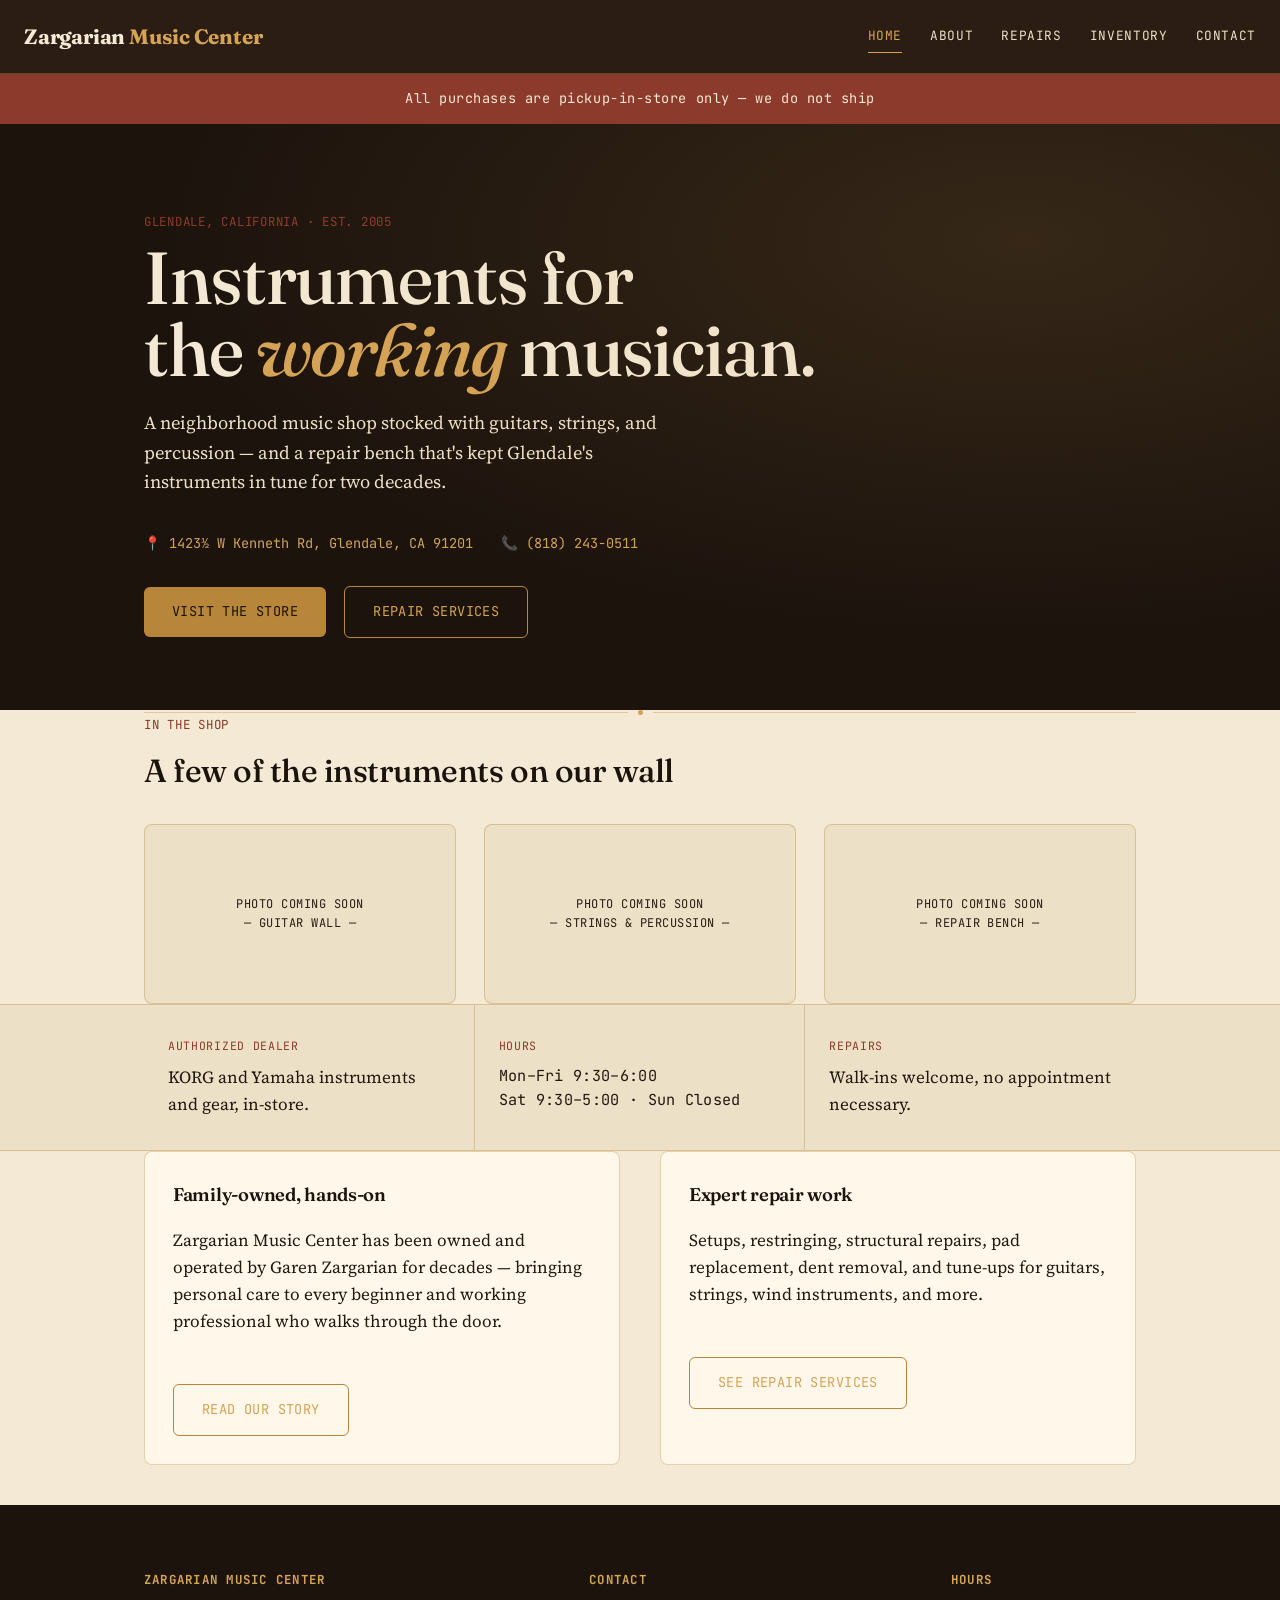
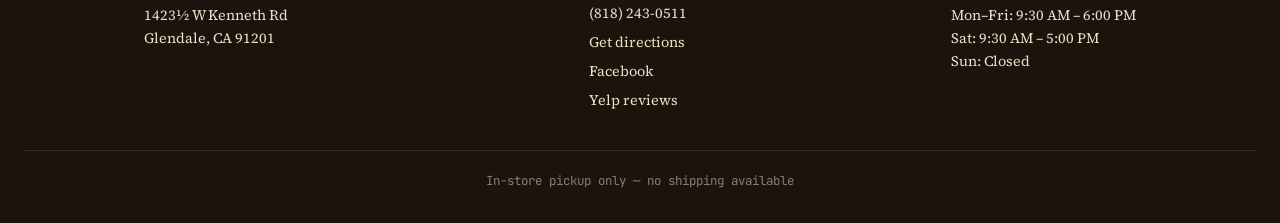
==== index.html @ d74254d1 "Added files bia upload" ====
<!DOCTYPE html>
<html lang="en">
<head>
<meta charset="UTF-8">
<meta name="viewport" content="width=device-width, initial-scale=1.0">
<title>Zargarian Music Center — Glendale, CA</title>
<meta name="description" content="Family-owned music store in Glendale, CA since 2005. Guitars, strings, percussion, and expert instrument repair. In-store pickup only.">
<link rel="stylesheet" href="style.css">
</head>
<body>

<header class="site">
  <a href="index.html" class="brand">Zargarian <span>Music Center</span></a>
  <button class="nav-toggle" aria-label="Toggle menu">☰</button>
  <nav class="main">
    <a href="index.html" class="active">Home</a>
    <a href="about.html">About</a>
    <a href="repairs.html">Repairs</a>
    <a href="inventory.html">Inventory</a>
    <a href="contact.html">Contact</a>
  </nav>
</header>

<div class="pickup-note">All purchases are pickup-in-store only — we do not ship</div>

<section class="hero">
  <div class="wrap">
    <span class="eyebrow">Glendale, California · Est. 2005</span>
    <h1>Instruments for<br>the <em>working</em> musician.</h1>
    <p class="lede">A neighborhood music shop stocked with guitars, strings, and percussion — and a repair bench that's kept Glendale's instruments in tune for two decades.</p>
    <div class="meta-row">
      <span>📍 1423½ W Kenneth Rd, Glendale, CA 91201</span>
      <span>📞 (818) 243-0511</span>
    </div>
    <a href="contact.html" class="btn">Visit the store</a>
    <a href="repairs.html" class="btn ghost" style="margin-left:14px;">Repair services</a>
  </div>
</section>

<div class="string-divider"><span class="peg"></span></div>

<section class="wrap">
  <span class="eyebrow">In the shop</span>
  <h2 style="font-size:2rem; margin-bottom:28px;">A few of the instruments on our wall</h2>
  <div class="grid-3">
    <div class="photo-slot">Photo coming soon<br>— guitar wall —</div>
    <div class="photo-slot">Photo coming soon<br>— strings &amp; percussion —</div>
    <div class="photo-slot">Photo coming soon<br>— repair bench —</div>
  </div>
</section>

<div class="info-strip">
  <div class="wrap grid-3">
    <div class="cell">
      <span class="label">Authorized Dealer</span>
      <p style="margin:0">KORG and Yamaha instruments and gear, in-store.</p>
    </div>
    <div class="cell">
      <span class="label">Hours</span>
      <p class="mono" style="margin:0; font-size:0.95rem;">Mon–Fri 9:30–6:00<br>Sat 9:30–5:00 · Sun Closed</p>
    </div>
    <div class="cell">
      <span class="label">Repairs</span>
      <p style="margin:0">Walk-ins welcome, no appointment necessary.</p>
    </div>
  </div>
</div>

<section class="wrap">
  <div class="grid-2">
    <div class="card">
      <h3>Family-owned, hands-on</h3>
      <p>Zargarian Music Center has been owned and operated by Garen Zargarian for decades — bringing personal care to every beginner and working professional who walks through the door.</p>
      <a href="about.html" class="btn ghost">Read our story</a>
    </div>
    <div class="card">
      <h3>Expert repair work</h3>
      <p>Setups, restringing, structural repairs, pad replacement, dent removal, and tune-ups for guitars, strings, wind instruments, and more.</p>
      <a href="repairs.html" class="btn ghost">See repair services</a>
    </div>
  </div>
</section>

<footer>
  <div class="wrap">
    <div class="col">
      <h4>Zargarian Music Center</h4>
      <p>1423½ W Kenneth Rd<br>Glendale, CA 91201</p>
    </div>
    <div class="col">
      <h4>Contact</h4>
      <a href="tel:8182430511">(818) 243-0511</a>
      <a href="contact.html">Get directions</a>
      <a href="https://www.facebook.com/zmcglendale/" target="_blank" rel="noopener">Facebook</a>
      <a href="https://www.yelp.com/biz/zargarian-music-center-glendale" target="_blank" rel="noopener">Yelp reviews</a>
    </div>
    <div class="col">
      <h4>Hours</h4>
      <p>Mon–Fri: 9:30 AM – 6:00 PM<br>Sat: 9:30 AM – 5:00 PM<br>Sun: Closed</p>
    </div>
  </div>
  <div class="bottom">In-store pickup only — no shipping available</div>
</footer>

<script src="nav.js"></script>
</body>
</html>
---- style.css ----
@import url('https://fonts.googleapis.com/css2?family=Fraunces:opsz,wght@9..144,400;9..144,500;9..144,600;9..144,700&family=Source+Serif+4:wght@400;600&family=JetBrains+Mono:wght@400;500&display=swap');

:root{
  --walnut:#2b1d14;
  --walnut-deep:#1c130d;
  --parchment:#f3e9d4;
  --parchment-soft:#ece0c6;
  --brass:#b8863b;
  --brass-bright:#d4a355;
  --sunburst:#8c3a2b;
  --ink:#241811;
  --line: rgba(184,134,59,0.35);
}

*{box-sizing:border-box}
html{scroll-behavior:smooth}
body{
  margin:0;
  background:var(--parchment);
  color:var(--ink);
  font-family:'Source Serif 4', Georgia, serif;
  font-size:17px;
  line-height:1.6;
}

h1,h2,h3,.display{
  font-family:'Fraunces', serif;
  font-weight:500;
  letter-spacing:-0.015em;
  color:var(--walnut-deep);
  margin:0;
}

h3{ font-weight:600; }

.mono{
  font-family:'JetBrains Mono', monospace;
  letter-spacing:0.02em;
}

a{color:inherit}

/* ---- header ---- */
header.site{
  background:var(--walnut);
  color:var(--parchment);
  padding:20px 24px;
  display:flex;
  align-items:center;
  justify-content:space-between;
  position:sticky;
  top:0;
  z-index:50;
  border-bottom:1px solid rgba(212,163,85,0.3);
}
.brand{
  font-family:'Fraunces', serif;
  font-weight:700;
  font-size:1.3rem;
  color:var(--parchment);
  text-decoration:none;
  letter-spacing:-0.01em;
}
.brand span{color:var(--brass-bright)}
nav.main{display:flex; gap:28px}
nav.main a{
  color:var(--parchment-soft);
  text-decoration:none;
  font-family:'JetBrains Mono', monospace;
  font-size:0.8rem;
  letter-spacing:0.05em;
  text-transform:uppercase;
  padding:6px 0;
  border-bottom:1px solid transparent;
  transition:border-color .2s, color .2s;
}
nav.main a:hover, nav.main a.active{
  color:var(--brass-bright);
  border-color:var(--brass-bright);
}
.nav-toggle{display:none;background:none;border:none;color:var(--parchment);font-size:1.6rem;cursor:pointer}

@media (max-width:720px){
  nav.main{
    position:fixed; inset:64px 0 0 0; background:var(--walnut);
    flex-direction:column; padding:32px 24px; gap:20px;
    transform:translateX(100%); transition:transform .25s ease;
  }
  nav.main.open{transform:translateX(0)}
  .nav-toggle{display:block}
}

/* ---- string divider: signature element ---- */
.string-divider{
  display:flex; align-items:center; gap:0;
  margin:0 auto; max-width:1040px; padding:0 24px;
}
.string-divider::before, .string-divider::after{
  content:"";
  flex:1;
  height:1px;
  background:var(--line);
}
.string-divider .peg{
  width:5px;height:5px;border-radius:50%;
  background:var(--brass-bright);
  margin:0 10px;
  flex-shrink:0;
}

/* ---- layout helpers ---- */
.wrap{max-width:1040px; margin:0 auto; padding:0 24px}
section{padding:64px 0}
.eyebrow{
  font-family:'JetBrains Mono', monospace;
  font-size:0.78rem;
  letter-spacing:0.06em;
  text-transform:uppercase;
  color:var(--sunburst);
  margin-bottom:10px;
  display:block;
}

/* ---- hero ---- */
.hero{
  background:var(--walnut-deep);
  color:var(--parchment);
  padding:88px 24px 72px;
  position:relative;
  overflow:hidden;
}
.hero::after{
  content:"";
  position:absolute; inset:0;
  background:
    radial-gradient(ellipse at 80% 20%, rgba(212,163,85,0.14), transparent 60%);
  pointer-events:none;
}
.hero .wrap{position:relative}
.hero h1{
  font-size:clamp(2.6rem, 7vw, 4.6rem);
  line-height:0.98;
  color:var(--parchment);
}
.hero h1 em{
  font-style:italic;
  color:var(--brass-bright);
}
.hero p.lede{
  max-width:520px;
  margin-top:22px;
  font-size:1.15rem;
  color:var(--parchment-soft);
}
.hero .meta-row{
  display:flex; gap:28px; flex-wrap:wrap;
  margin-top:36px;
  font-family:'JetBrains Mono', monospace;
  font-size:0.85rem;
  color:var(--brass-bright);
}
.btn{
  display:inline-block;
  margin-top:32px;
  padding:14px 28px;
  background:var(--brass);
  color:var(--walnut-deep);
  text-decoration:none;
  font-family:'JetBrains Mono', monospace;
  font-size:0.85rem;
  letter-spacing:0.03em;
  text-transform:uppercase;
  border-radius:6px;
  transition:background .2s, transform .2s;
}
.btn:hover{background:var(--brass-bright); transform:translateY(-1px)}
.btn.ghost{
  background:transparent;
  border:1px solid var(--brass);
  color:var(--brass-bright);
}

/* ---- placeholder photo boxes ---- */
.photo-slot{
  background:var(--parchment-soft);
  border:1px solid var(--line);
  border-radius:8px;
  display:flex; align-items:center; justify-content:center;
  color:var(--walnut);
  font-family:'JetBrains Mono', monospace;
  font-size:0.75rem;
  letter-spacing:0.04em;
  text-transform:uppercase;
  text-align:center;
  padding:20px;
  min-height:180px;
}

/* ---- grid ---- */
.grid-2{display:grid; grid-template-columns:1fr 1fr; gap:40px}
.grid-3{display:grid; grid-template-columns:repeat(3,1fr); gap:28px}
@media (max-width:720px){
  .grid-2, .grid-3{grid-template-columns:1fr}
}

.card{
  background:#fff8ea;
  border:1px solid var(--line);
  border-radius:8px;
  padding:28px;
}
.card h3{font-size:1.15rem; margin-bottom:10px}

/* ---- info strip ---- */
.info-strip{
  background:var(--parchment-soft);
  border-top:1px solid var(--line);
  border-bottom:1px solid var(--line);
}
.info-strip .grid-3{gap:0}
.info-strip .cell{
  padding:32px 24px;
  border-right:1px solid var(--line);
}
.info-strip .cell:last-child{border-right:none}
.info-strip .label{
  font-family:'JetBrains Mono', monospace;
  font-size:0.72rem;
  letter-spacing:0.06em;
  text-transform:uppercase;
  color:var(--sunburst);
  display:block;
  margin-bottom:8px;
}
@media (max-width:720px){
  .info-strip .cell{border-right:none; border-bottom:1px solid var(--line)}
}

/* ---- pickup notice ---- */
.pickup-note{
  background:var(--sunburst);
  color:var(--parchment);
  padding:14px 24px;
  text-align:center;
  font-family:'JetBrains Mono', monospace;
  font-size:0.85rem;
  letter-spacing:0.04em;
}

/* ---- footer ---- */
footer{
  background:var(--walnut-deep);
  color:var(--parchment-soft);
  padding:48px 24px 32px;
  margin-top:40px;
}
footer .wrap{display:flex; justify-content:space-between; flex-wrap:wrap; gap:24px}
footer .col h4{
  font-family:'JetBrains Mono', monospace;
  font-size:0.78rem;
  text-transform:uppercase;
  letter-spacing:0.1em;
  color:var(--brass-bright);
  margin-bottom:12px;
}
footer .col p, footer .col a{
  font-size:0.9rem;
  color:var(--parchment-soft);
  text-decoration:none;
  display:block;
  margin-bottom:6px;
}
footer .bottom{
  text-align:center;
  margin-top:32px;
  padding-top:20px;
  border-top:1px solid rgba(212,163,85,0.2);
  font-size:0.78rem;
  color:rgba(243,233,212,0.5);
  font-family:'JetBrains Mono', monospace;
}

/* focus visibility */
a:focus-visible, button:focus-visible{
  outline:2px solid var(--brass-bright);
  outline-offset:2px;
}

@media (prefers-reduced-motion: reduce){
  *{transition:none !important; scroll-behavior:auto !important}
}
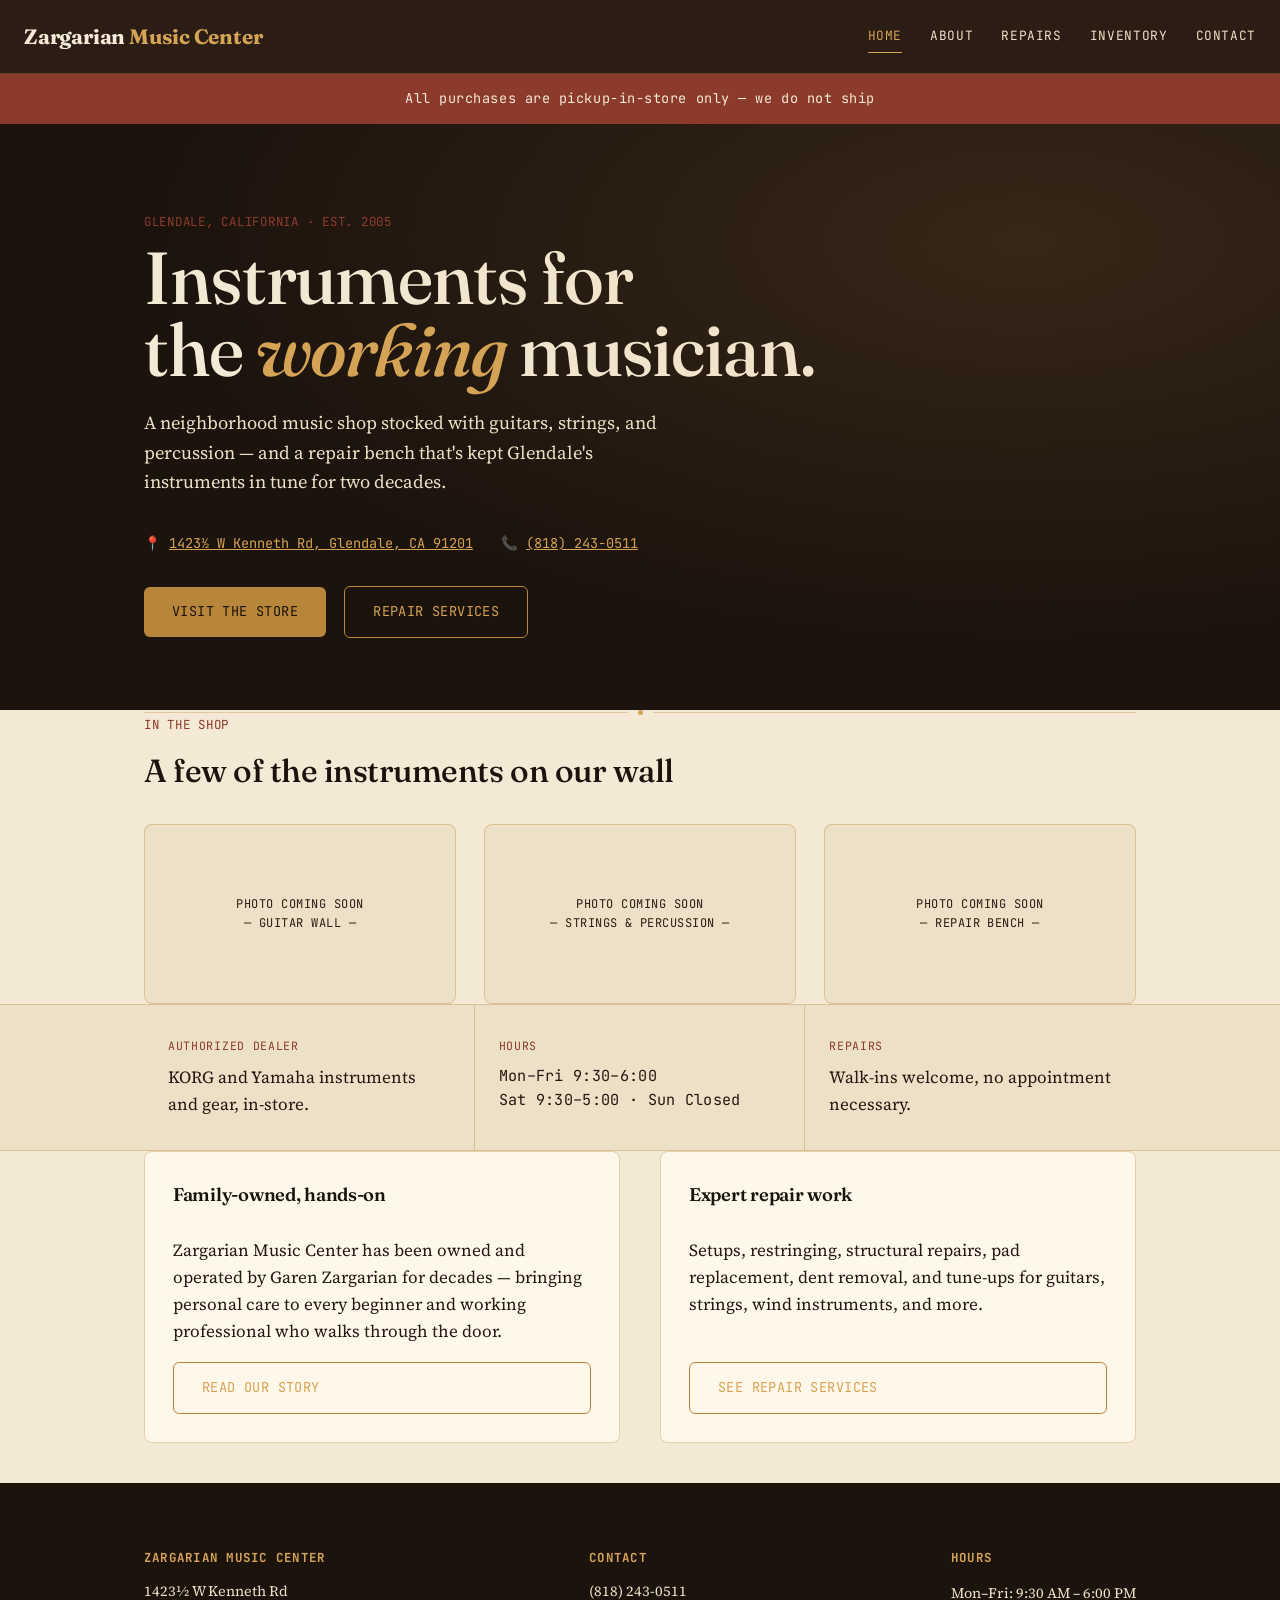
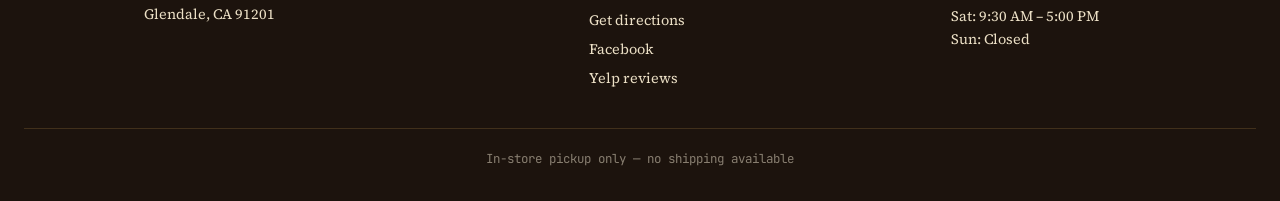
==== commit a5b1c092: "Website update" ====
--- a/index.html
+++ b/index.html
@@ -29,8 +29,8 @@
     <h1>Instruments for<br>the <em>working</em> musician.</h1>
     <p class="lede">A neighborhood music shop stocked with guitars, strings, and percussion — and a repair bench that's kept Glendale's instruments in tune for two decades.</p>
     <div class="meta-row">
-      <span>📍 1423½ W Kenneth Rd, Glendale, CA 91201</span>
-      <span>📞 (818) 243-0511</span>
+      <span>📍 <a href="https://www.google.com/maps/search/?api=1&query=1423+1%2F2+W+Kenneth+Rd+Glendale+CA+91201" target="_blank" rel="noopener" style="color:inherit;">1423½ W Kenneth Rd, Glendale, CA 91201</a></span>
+      <span>📞 <a href="tel:8182430511" style="color:inherit;">(818) 243-0511</a></span>
     </div>
     <a href="contact.html" class="btn">Visit the store</a>
     <a href="repairs.html" class="btn ghost" style="margin-left:14px;">Repair services</a>
@@ -85,7 +85,7 @@
   <div class="wrap">
     <div class="col">
       <h4>Zargarian Music Center</h4>
-      <p>1423½ W Kenneth Rd<br>Glendale, CA 91201</p>
+      <a href="https://www.google.com/maps/search/?api=1&query=1423+1%2F2+W+Kenneth+Rd+Glendale+CA+91201" target="_blank" rel="noopener">1423½ W Kenneth Rd<br>Glendale, CA 91201</a>
     </div>
     <div class="col">
       <h4>Contact</h4>
--- a/style.css
+++ b/style.css
@@ -208,8 +208,11 @@
   border:1px solid var(--line);
   border-radius:8px;
   padding:28px;
+  display:flex;
+  flex-direction:column;
 }
 .card h3{font-size:1.15rem; margin-bottom:10px}
+.card .btn{margin-top:auto}
 
 /* ---- info strip ---- */
 .info-strip{
